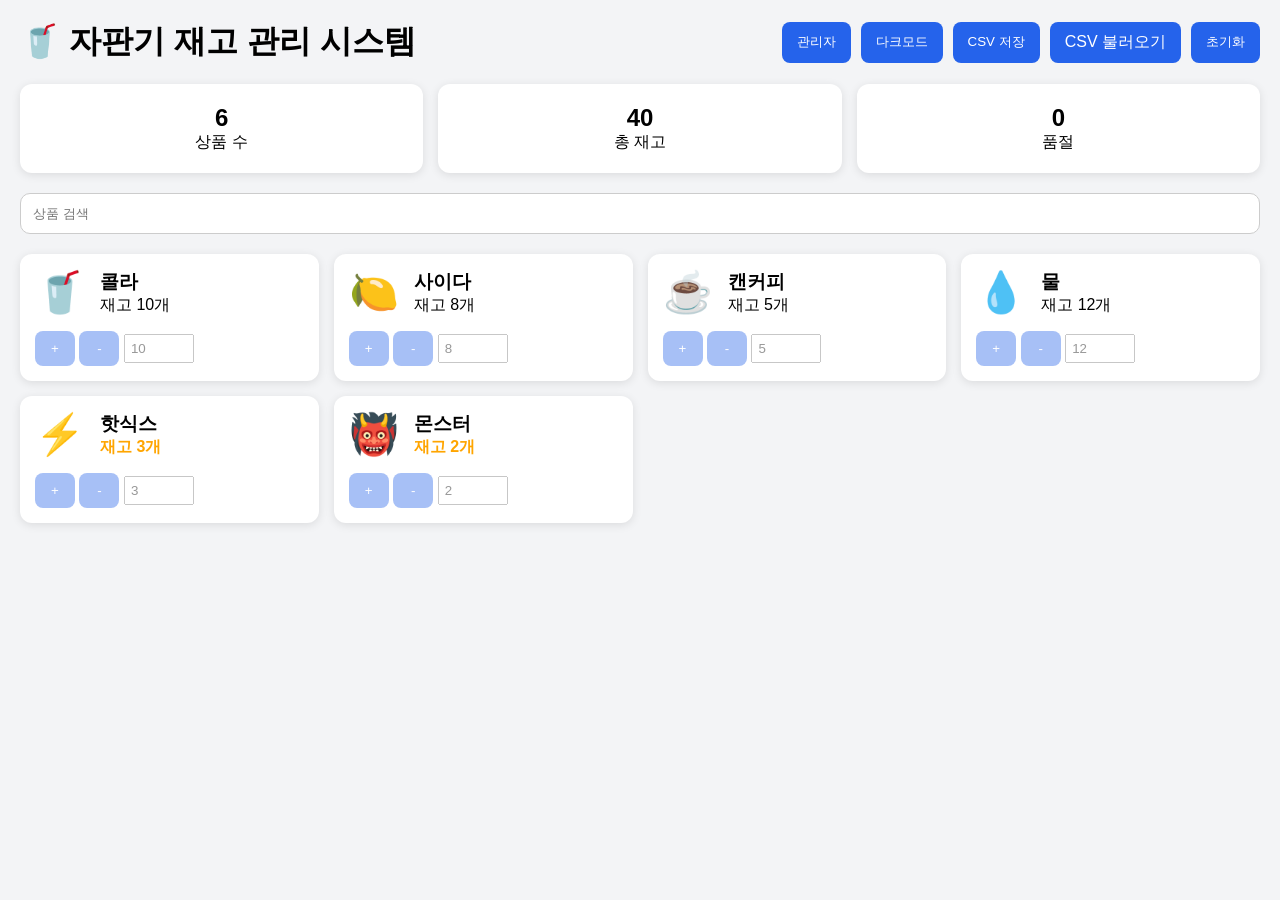
==== index.html @ 37ec3804 "Add files via upload" ====
<!DOCTYPE html>
<html lang="ko">
<head>
<meta charset="UTF-8">
<meta name="viewport" content="width=device-width, initial-scale=1.0">
<title>자판기 재고 관리 시스템</title>
<link rel="stylesheet" href="style.css">
</head>
<body>

<header>
    <h1>🥤 자판기 재고 관리 시스템</h1>

    <div class="buttons">
        <button on‍click="adminLogin()">관리자</button>
        <button on‍click="toggleTheme()">다크모드</button>
        <button on‍click="exportCSV()">CSV 저장</button>

        <label class="upload">
            CSV 불러오기
            <input type="file" accept=".csv" on‍change="importCSV(event)" hidden>
        </label>

        <button on‍click="resetStock()">초기화</button>
    </div>
</header>

<section class="stats">
    <div class="box">
        <h2 id="productCount">0</h2>
        <p>상품 수</p>
    </div>

    <div class="box">
        <h2 id="totalStock">0</h2>
        <p>총 재고</p>
    </div>

    <div class="box">
        <h2 id="soldOutCount">0</h2>
        <p>품절</p>
    </div>
</section>

<input
    id="search"
    placeholder="상품 검색"
    oninput="renderProducts()"
/>

<div id="products" class="products"></div>

<script src="script.js"></script>

</body>
</html>
---- style.css ----
*{
margin:0;
padding:0;
box-sizing:border-box;
}

body{
font-family:sans-serif;
background:#f3f4f6;
padding:20px;
}

header{
display:flex;
justify-content:space-between;
align-items:center;
flex-wrap:wrap;
gap:10px;
margin-bottom:20px;
}

.buttons{
display:flex;
gap:10px;
flex-wrap:wrap;
}

button,
.upload{
background:#2563eb;
color:white;
padding:10px 15px;
border:none;
border-radius:8px;
cursor:pointer;
}

.stats{
display:grid;
grid-template-columns:repeat(auto-fit,minmax(180px,1fr));
gap:15px;
margin-bottom:20px;
}

.box{
background:white;
padding:20px;
border-radius:12px;
text-align:center;
box-shadow:0 2px 10px rgba(0,0,0,.1);
}

#search{
width:100%;
padding:12px;
border-radius:10px;
border:1px solid #ccc;
margin-bottom:20px;
}

.products{
display:grid;
grid-template-columns:repeat(auto-fit,minmax(250px,1fr));
gap:15px;
}

.card{
background:white;
padding:15px;
border-radius:12px;
box-shadow:0 2px 10px rgba(0,0,0,.1);
}

.icon{
font-size:40px;
}

.product-header{
display:flex;
gap:15px;
align-items:center;
}

.controls{
margin-top:15px;
}

.controls button{
width:40px;
}

.controls input{
width:70px;
padding:5px;
}

.low{
color:orange;
font-weight:bold;
}

.soldout{
color:red;
font-weight:bold;
margin-top:5px;
}

.locked{
opacity:.4;
pointer-events:none;
}

.dark{
background:#111827;
color:white;
}

.dark .box,
.dark .card{
background:#1f2937;
}
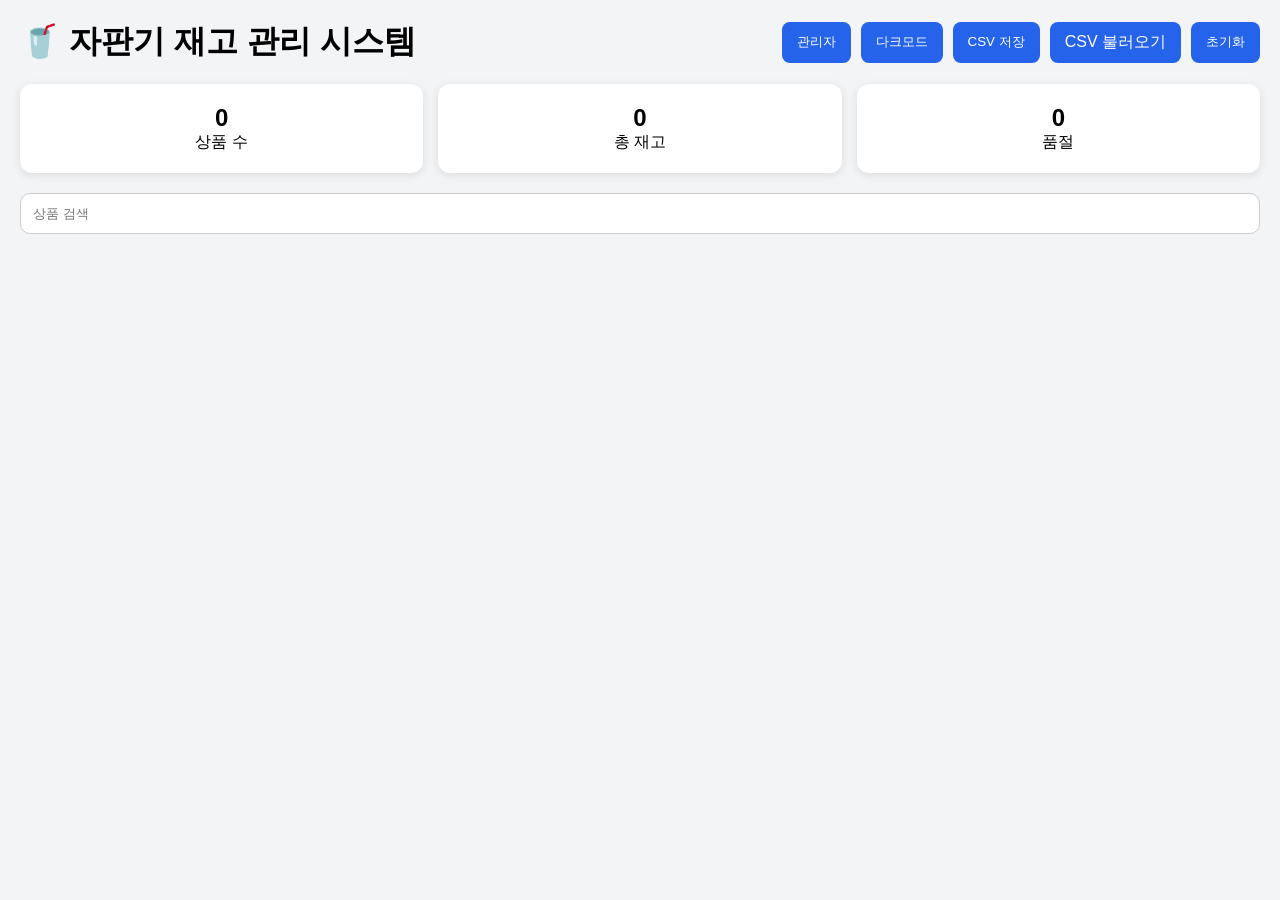
==== commit 40514f3e: "Add files via upload" ====
--- a/index.html
+++ b/index.html
@@ -12,16 +12,16 @@
     <h1>🥤 자판기 재고 관리 시스템</h1>
 
     <div class="buttons">
-        <button on‍click="adminLogin()">관리자</button>
-        <button on‍click="toggleTheme()">다크모드</button>
-        <button on‍click="exportCSV()">CSV 저장</button>
+        <button onclick="adminLogin()">관리자</button>
+        <button onclick="toggleTheme()">다크모드</button>
+        <button onclick="exportCSV()">CSV 저장</button>
 
         <label class="upload">
             CSV 불러오기
-            <input type="file" accept=".csv" on‍change="importCSV(event)" hidden>
+            <input type="file" accept=".csv" onchange="importCSV(event)" hidden>
         </label>
 
-        <button on‍click="resetStock()">초기화</button>
+        <button onclick="resetStock()">초기화</button>
     </div>
 </header>
 
